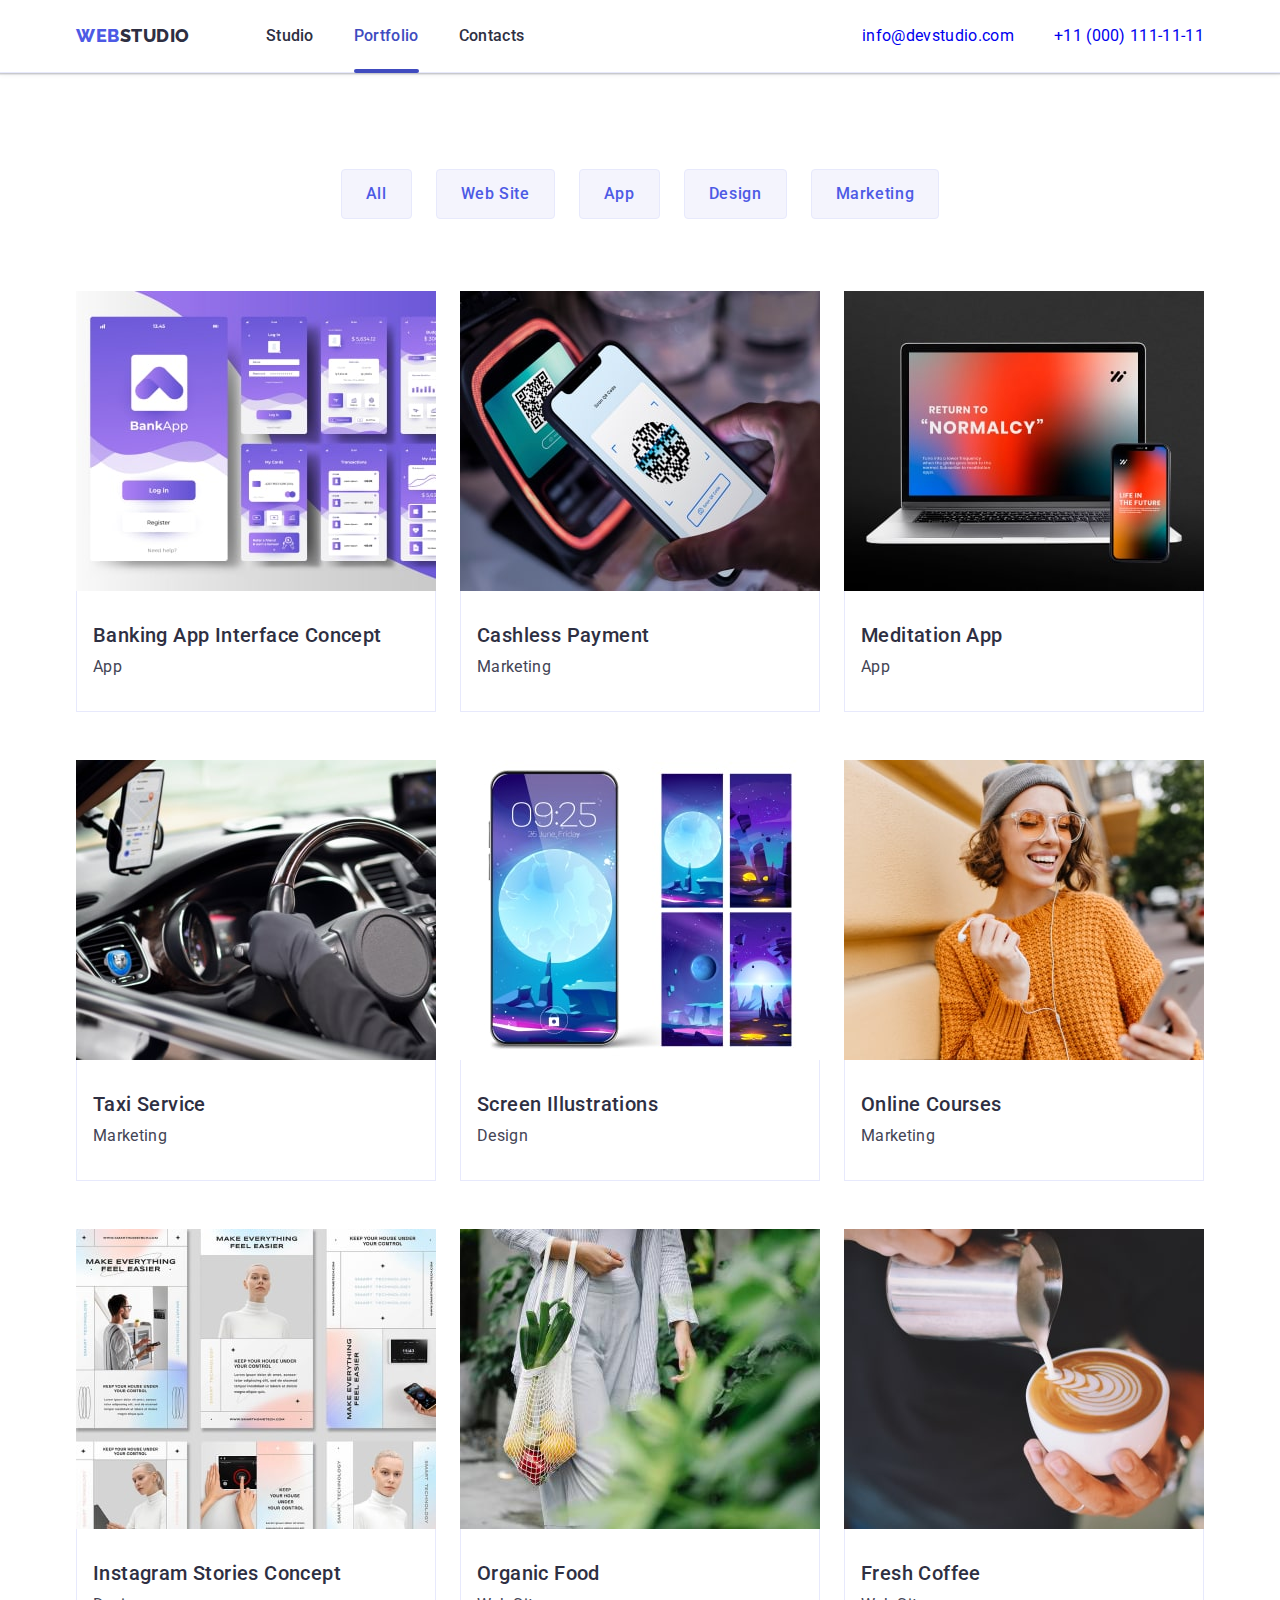
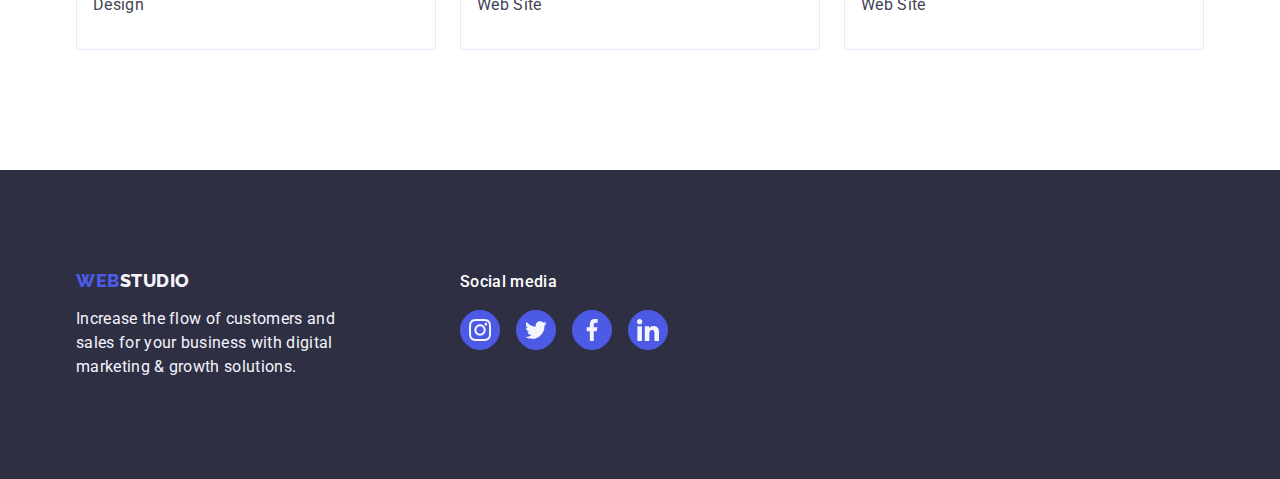
==== portfolio.html @ 543c89c6 "create index.html" ====
<!DOCTYPE html>
<html lang="en">
<head>
  <meta charset="UTF-8">
  <meta http-equiv="X-UA-Compatible" content="IE=edge">
  <meta name="viewport" content="width=device-width, initial-scale=1.0">
  <!-- MODER-NORMALIZE -->
  <link rel="stylesheet" href="css/modern-normalize.min.css">
    <!-- CSS -->
  <link rel="stylesheet" href="./css/style.css">
  <!-- GOOGLE FONTS -->
  <link rel="preconnect" href="https://fonts.googleapis.com">
  <link rel="preconnect" href="https://fonts.gstatic.com" crossorigin>
  <link href="https://fonts.googleapis.com/css2?family=Raleway:wght@800&family=Roboto:wght@400;500;700&display=swap" rel="stylesheet">  
  <title>Portfolio</title>
</head>
<body>

  <!-- HEADER -->
  <header class="header">
    <div class="container header-container">
      <nav class="header-navigation">
        <a href="./index.html" class="header-logo link" target="_blank">
          Web<span class="attribut">Studio</span>
        </a>
        <ul class="header-menu list">
          <li class="header-item">
            <a href="./index.html" class="header-link link">Studio</a>
          </li>
          <li class="header-item">
            <a href="./portfolio.html" class="header-link link current">Portfolio</a>
          </li>
          <li class="header-item">
            <a href="" class="header-link link">Contacts</a>
          </li>
        </ul>
      </nav>

      <!-- CONTACTS -->
      <address class="contact" id="Contacts">
        <ul class="contact-menu list">
          <li class="address-item">
            <a class="address-link link" href="mailto:info@devstudio.com">info@devstudio.com</a>
          </li>
          <li class="address-item">
            <a class="address-link link" href="tel:+110001111111">+11 (000) 111-11-11</a>
          </li>
        </ul>
      </address>
    </div>  
  </header>
  <main>
    
    <!-- PORTFOLIO NAV -->
    <section class="portfolio">
      <div class="container">
        <h1 class="visually-hidden">Portfolio</h1>
        <ul class="portfolio-btn list">
          <li class="info-btn ">
            <button class="btn-item" type="button">
              All
            </button>
          </li>
          <li class="info-btn">
            <button class="btn-item" type="button">
              Web Site
            </button>
          </li>
          <li class="info-btn">
            <button class="btn-item" type="button">
              App
            </button>
          </li>
          <li class="info-btn">
            <button class="btn-item" type="button">
              Design
            </button>
            </li>
            <li class="info-btn">
              <button class="btn-item" type="button">
                Marketing
              </button>
            </li>
        </ul>

        <!-- CONTENT-LIST -->
        <ul class="portfolio-content list">
          <li class="portfolio-item">
            <a class="portfolio-link link" href="#">
              <div class="portfolio-block">
                <img src="./images/app1.jpg" 
                alt="banking" 
                width="360"
                height="300">
                <p class="cover-title">
                  14 Stylish and User-Friendly App Design Concepts 
                  · Task Manager App 
                  · Calorie Tracker App 
                  · Exotic Fruit Ecommerce App 
                  · Cloud Storage App
                </p>
              </div>
              <div class="subtitle-item">
                <h2 class="portfolio-subtitle">Banking App Interface Concept</h2>
                <p class="portfolio-text">App</p>
              </div>  
            </a>
          </li>
          <li class="portfolio-item">
            <a class="portfolio-link link" href="#">
              <div class="portfolio-block">
                <img src="./images/marketing2.jpg" 
                alt="cashless" 
                width="360"
                height="300">
                <p class="cover-title">
                  14 Stylish and User-Friendly App Design Concepts 
                  · Task Manager App · Calorie Tracker App 
                  · Exotic Fruit Ecommerce App · Cloud Storage App
                </p>
              </div>
              <div class="subtitle-item">
                <h2 class="portfolio-subtitle">Cashless Payment</h2>
                <p class="portfolio-text">Marketing</p>
              </div>  
            </a>
          </li>
          <li class="portfolio-item">
            <a class="portfolio-link link" href="#">
              <div class="portfolio-block">
                <img src="./images/meditation3.jpg" 
                alt="meditation" 
                width="360"
                height="300">
                <p class="cover-title">
                  14 Stylish and User-Friendly App Design Concepts 
                  · Task Manager App · Calorie Tracker App 
                  · Exotic Fruit Ecommerce App · Cloud Storage App
                </p>
              </div>
              <div class="subtitle-item">
                <h2 class="portfolio-subtitle">Meditation App</h2>
                <p class="portfolio-text">App</p>
              </div>  
            </a>
          </li>
          <li class="portfolio-item">
            <a class="portfolio-link link" href="#">
              <div class="portfolio-block">
                <img src="./images/taxi4.jpg" 
                alt="taxi" 
                width="360"
                height="300">
                <p class="cover-title">
                  14 Stylish and User-Friendly App Design Concepts 
                  · Task Manager App · Calorie Tracker App 
                  · Exotic Fruit Ecommerce App · Cloud Storage App
                </p>
              </div>
              <div class="subtitle-item">
                <h2 class="portfolio-subtitle">Taxi Service</h2>
                <p class="portfolio-text">Marketing</p>
              </div>  
            </a>
          </li>
          <li class="portfolio-item">
            <a class="portfolio-link link" href="">
              <div class="portfolio-block">
                <img src="./images/design5.jpg" 
                alt="taxi" 
                width="360"
                height="300">
                <p class="cover-title">
                  14 Stylish and User-Friendly App Design Concepts 
                  · Task Manager App · Calorie Tracker App 
                  · Exotic Fruit Ecommerce App · Cloud Storage App
                </p>
              </div>
              <div class="subtitle-item">
                <h2 class="portfolio-subtitle">Screen Illustrations</h2>
                <p class="portfolio-text">Design</p>
              </div>  
            </a>  
          </li>
          <li class="portfolio-item">
            <a class="portfolio-link link" href="#">
              <div class="portfolio-block">
                <img src="./images/courses6.jpg" 
                alt="courses" 
                width="360"
                height="300">
                <p class="cover-title">
                  14 Stylish and User-Friendly App Design Concepts 
                  · Task Manager App · Calorie Tracker App 
                  · Exotic Fruit Ecommerce App · Cloud Storage App
                </p>
              </div>
              <div class="subtitle-item">
                <h2 class="portfolio-subtitle">Online Courses</h2>
                <p class="portfolio-text">Marketing</p>
              </div>  
            </a>
          </li>
          <li class="portfolio-item">
            <a class="portfolio-link link" href="#">
              <div class="portfolio-block">
                <img src="./images/concept7.jpg" 
                alt="instagram" 
                width="360"
                height="300">
                <p class="cover-title">
                  14 Stylish and User-Friendly App Design Concepts 
                  · Task Manager App · Calorie Tracker App 
                  · Exotic Fruit Ecommerce App · Cloud Storage App
                </p>
              </div>
              <div class="subtitle-item">
                <h2 class="portfolio-subtitle">Instagram Stories Concept</h2>
                <p class="portfolio-text">Design</p>
              </div>  
            </a>
          </li>
          <li class="portfolio-item">
            <a class="portfolio-link link" href="#">
              <div class="portfolio-block">
                <img src="./images/organic8.jpg" 
                alt="organic" 
                width="360"
                height="300">
                <p class="cover-title">
                  14 Stylish and User-Friendly App Design Concepts 
                  · Task Manager App · Calorie Tracker App 
                  · Exotic Fruit Ecommerce App · Cloud Storage App
                </p>
              </div>
              <div class="subtitle-item">
                <h2 class="portfolio-subtitle">Organic Food</h2>
                <p class="portfolio-text">Web Site</p>
              </div>  
            </a>
          </li>
          <li class="portfolio-item">
            <a class="portfolio-link link" href="#">
              <div class="portfolio-block">
                <img src="./images/coffee9.jpg" 
                alt="coffee" 
                width="360"
                height="300">
                <p class="cover-title">
                  14 Stylish and User-Friendly App Design Concepts 
                  · Task Manager App · Calorie Tracker App 
                  · Exotic Fruit Ecommerce App · Cloud Storage App
                </p>
              </div>
              <div class="subtitle-item">
                <h2 class="portfolio-subtitle">Fresh Coffee</h2>
                <p class="portfolio-text">Web Site</p>
              </div>  
            </a>
          </li>
        </ul>
      </div>  
    </section>
  </main>

  <!-- FOOTER -->
  <footer class="footer">
    <div class="container footer-container">
      <div class="footer-box">
        <a class="footer-item link" href="./portfolio.html" target= "_blank">WEB<span class="footer-logo">Studio</span></a>
        <p class="footer-text">
          Increase the flow of customers and sales for your business with digital marketing & growth solutions.
        </p>
      </div>
      <div class="footer-links">
        <p class="social-text">Social media</p>
        <ul class="footer-list">
          <li class="footer-inner">
            <a class="social-icon" href="#">
              <svg class="footer-icon" width="24" height="24">
                <use href="./images/icons.svg#icon-instagram-1"></use>
              </svg>
            </a>
          </li>
          <li class="footer-inner">
            <a class="social-icon" href="#">
              <svg class="footer-icon" width="24" height="24">
                <use href="./images/icons.svg#icon-twitter-2"></use>
              </svg>
            </a>
          </li>
          <li class="footer-inner">
            <a class="social-icon" href="#">
              <svg class="footer-icon" width="24" height="24">
                <use href="./images/icons.svg#icon-facebook-3"></use>
              </svg>
            </a>
          </li>
          <li class="footer-inner">
            <a class="social-icon" href="#">
              <svg class="footer-icon" width="24" height="24">
                <use href="./images/icons.svg#icon-linkedin-4"></use>
              </svg>
            </a>
          </li>
        </ul>  
      </div>
    </div>  
  </footer>
</body>
</html>
---- css/style.css ----
:root {
  --title-color: #2E2F42;
  --accent-color: #404BBF;
  --subtitle-text: #434455;
  --active-links: #4d5ae5;
  --white-background: #FFFFFF;
  --light-backgrounds: #F4F4FD;
  --transition: 250ms cubic-bezier(0.4, 0, 0.2, 1);
  
}

body {
  font-family: "Roboto", sans-serif;
  background-color: var(--white-background);
  color: #434455;
}

  p, 
  h1, 
  h2, 
  h3, 
  h4, 
  h5, 
  h6 {
    margin-top: 0;
    margin-bottom: 0;
  }

  ul {
  list-style-type: none;
  margin: 0;
  padding-left: 0;
}

img {
  display: block;
}

.list {
  list-style: none
}

.info-btn {
  text-decoration: none;
}

.link {
  text-decoration: none;
}

/**========= CONTAINER ==========**/

.container {
  /* width: 100%; */
  width: 1158px;
  padding: 0 15px;
  margin: 0 auto;
  /* outline: 1px solid; */

}

/**-----------HEADER-----------**/

.header {
  background: #FFFFFF;
  border-bottom: 1px solid #E7E9FC;
  box-shadow: 0px 2px 1px rgba(46, 47, 66, 0.08), 0px 1px 1px rgba(46, 47, 66, 0.16), 0px 1px 6px rgba(46, 47, 66, 0.08); 
}

.header-container {
  display: flex;
  align-items: center;
  justify-content: space-between;
}

.header-navigation {
  display: flex;
  align-items: center;
  /* flex-grow: 1; */
  
}

.header-logo {
  font-family: "Raleway", sans-serif;
  font-weight: 800;
  font-size: 18px;
  line-height: 1.17;
  letter-spacing: 0.03em;
  text-transform: uppercase;
  color: #4d5ae5;
  display: flex;
  align-items: center;
  margin-right: 76px;
}


.attribut { 
  color: #2e2f42;
}


.header-menu {
  display: flex;
  gap: 40px;
} 

.header-link {
  font-weight: 500;
  font-size: 16px;
  line-height: 1.5;
  display: block;
  position: relative;
  padding-top: 24px;
  padding-bottom: 24px;
  justify-content: space-between;
  /* gap: 24px; */
  color: #2e2f42;
  text-decoration: none;
  letter-spacing: 0.02em;
  transition: color 250ms cubic-bezier(0.4, 0, 0.2, 1);
}

.header-link:hover,
.header-link:focus{
  color: #404bbf;
}

.current {
  color: #404bbf;
}

.current:after {
  content: "";
  display: block;
  position: absolute;
  left: 0;
  background-color: #404BBF;
  border-radius: 2px;
  height: 4px;
  width: 100%;
  bottom: -1px;
}



/* CONTACT */

.list {
  list-style: none;
}

.contact {
  font-style: normal;
  margin-left: auto;
}
.address-item {
  
}
.contact-menu {
  display: flex;
  gap: 40px;
}

.address-link {
  font-weight: 400;
  font-size: 16px;
  line-height: 1.5;
  display: block;
  justify-content: space-between;
  letter-spacing: 0.02em;
  text-decoration: none;
  transition: color 250ms cubic-bezier(0.4, 0, 0.2, 1);
}

.address-link:hover,
.address-link:focus {
  color: var(--accent-color);
}

/**---------- HERO -----------**/

.hero {
  max-width: 1440px;
  margin-left: auto;
  margin-right: auto;
  background-size: cover;
  background-position: center;
  background-repeat: no-repeat;
  background-image: linear-gradient(
    rgba(46, 47, 66, 0.7),
    rgba(46, 47, 66, 0.7)
  ), url("../images/hero-img.jpg");
  background-color: rgba(46, 47, 66, 0.7);
  /* background: #2E2F42; */
  padding: 188px 0 188px
}

.hero-heading {
  font-weight: 700;
  font-size: 56px;
  max-width: 496px;
  margin-left: auto;
  margin-right: auto;
  margin-bottom: 48px;
  line-height: 1.07;
  letter-spacing: 0.02em;
  color: var(--white-background);
}
.hero-btn {
  font-family: inherit;
  font-weight: 500;
  font-size: 16px;
  line-height: 1.5;
  min-width: 169px;
  height: 56px;
  display: block;
  margin: 0 auto;
  letter-spacing: 0.04em;
  padding: 16px 32px;
  color: var(--white-background);
  transition: background-color var(--transition);
}

.btn {
  font-family: "Roboto", sans-serif;
  background: var(--active-links);
  border: none;
  box-shadow: 0px 4px 4px rgba(0, 0, 0, 0.15);
  border-radius: 4px;
  cursor: pointer;
  }

.btn:hover,
.btn:focus {
  background-color: var(--accent-color);
}

/* MODAL */

.backdrop {
	position: fixed;
	top: 0;
	left: 0;
	width: 100%;
	height: 100%;
	background-color: rgba(46, 47, 66, 0.4);
	transition: opacity 250ms cubic-bezier(0.4, 0, 0.2, 1), visibility 250ms cubic-bezier(0.4, 0, 0.2, 1);
}
.is-hidden {
	opacity: 0;
	visibility: hidden;
	pointer-events: none;
}
.modal {
	position: absolute;
	top: 50%;
	left: 50%;
	width: 408px;
	min-height: 584px;
	border-radius: 4px;
	background: #fcfcfc;
	transform: translate(-50%, -50%) scale(1);
	box-shadow: 0px 1px 1px rgba(0, 0, 0, 0.14), 0px 1px 3px rgba(0, 0, 0, 0.12), 0px 2px 1px rgba(0, 0, 0, 0.2);
	transition: transform 250ms cubic-bezier(0.4, 0, 0.2, 1);
}
.modal-button {
	display: flex;
	position: absolute;
	top: 24px;
	right: 24px;
	width: 24px;
	height: 24px;
	padding: 0;
	border-radius: 50%;
	align-items: center;
	justify-content: center;
	background-color: #e7e9fc;
	border: 1px solid rgba(0, 0, 0, 0.1);
	transition: background-color 250ms cubic-bezier(0.4, 0, 0.2, 1), border 250ms cubic-bezier(0.4, 0, 0.2, 1);
  cursor: pointer;
}

.close-button {
   transition: fill 250ms cubic-bezier(0.4, 0, 0.2, 1); 
}

.modal-button:hover,
.modal-button:focus {
	border: none;
	background-color: #404bbf;
}

.modal-button:hover,
.modal-button:focus {
	fill: #ffffff;
}

/**---------- FEATURE -----------**/


.visually-hidden {
  position: absolute; 
  width: 1px; 
  height: 1px; 
  margin: -1px; 
  border: 0; padding: 0; 
  white-space: nowrap; 
  clip-path: inset(100%); 
  clip: rect(0 0 0 0); 
  overflow: hidden;
}

.features {
  padding: 120px 0;
}

.features-list {
  display: flex;
  gap: 24px;
}

.feature-item {
  width: calc((100% - 264px) / 3);
  /* 1128 - 72 = 1056 / 4 = 
  (264px / 3 elem) */
  /* width: 264px; */
}

.features-item-block {
  display: flex;
  align-items: center;
  justify-content: center;
  margin-bottom: 8px;
  width: 264px;
  height: 112px;
  background: #F4F4FD;
  border-radius: 4px;
}

/* .soc-links:hover,
.soc-links:focus {}

.item-icon {

} */

.feature-heading {
  font-weight: 500;
  font-size: 20px;
  line-height: 1.2;
  letter-spacing: 0.02em;
  color: #2e2f42;
} 

.feature-item-text {
  font-weight: 400;
  font-size: 16px;
  line-height: 1.5;
  letter-spacing: 0.02em;
  color: var(--subtitle-text);
}

/* ICON */


/**---------- SKILLS -----------**/

.skills {
  padding-bottom: 120px;
}

.container-skils {
}

.skills-title {
  font-weight: 700;
  font-size: 36px;
  line-height: 1.11;
  min-width: 323px;
  letter-spacing: 0.02em;
  margin: 0 auto;
  margin-bottom: 72px;
  text-align: center;
  text-transform: capitalize;
  color: var(--title-color);
}
.skills-list {
  display: flex;
  gap: 24px;
}
.skills-item {
  width: calc((100% - 48px) / 3);
  border: 1px solid #E7E9FC;
}


/**---------- TEAM -----------**/

.team {
  padding: 120px 0;
  background: #F4F4FD;
}
.team-title {
  font-weight: 700;
  font-size: 36px;
  min-width: 162px;
  margin-bottom: 72px;
  line-height: 1.11;
  text-align: center;
  text-transform: capitalize;
  letter-spacing: 0.02em;
  color: #2e2f42;
}
.team-list {
  display: flex;
  gap: 24px;
  /* padding-bottom: 120px; */
}

.team-item { 
  width: calc((100% - 72px) / 4);
  background: var(--white-background);
  box-shadow: 0px 1px 6px rgba(46, 47, 66, 0.08), 0px 1px 1px rgba(46, 47, 66, 0.16), 0px 2px 1px rgba(46, 47, 66, 0.08);
  border-radius: 0px 0px 4px 4px;
}


.team-subtitle {
  font-weight: 500;
  font-size: 20px;
  line-height: 1.2;
  margin-bottom: 8px;
  letter-spacing: 0.02em;
  color: var(--title-color);
}
.team-text {
  font-weight: 400;
  font-size: 16px;
  line-height: 1.5;
  letter-spacing: 0.02em;
  color: #434455;
}

.description-item {
 text-align: center;
 padding: 32px 0;
}

/* ICON */

.soc-item {
  display: flex;
  gap: 24px;
  padding-top: 8px;
  justify-content: center;
}

.icon-inner {
  width: 40px;
  height: 40px;
}

.soc-links {
  display: flex;
  justify-content: center;
  align-items: center;
  width: 100%;
  height: 100%;
  padding: 12px;
  border-radius: 50%;
  background-color: #4D5AE5;
  border: 1px solid #4D5AE5;
  transition: background-color var(--transition);
}

.soc-links:hover,
.soc-links:focus {
  background-color: #404BBF;
  border: 1px solid transparent;
}

.soc-icon {
  fill: #F4F4FD;
}

/**=========== CUSTOMERS ===========**/

.customers {
  padding: 120px 0;
}
.customer-item {
  width: calc((100% - 120px ) / 6);
}

.customers-title {
  font-weight: 700;
  font-size: 36px;
  line-height: 1.11;
/* identical to box height, or 111% */
  text-align: center;
  letter-spacing: 0.02em;
  margin-bottom: 72px;
  text-transform: capitalize;
  color: #2E2F42;
}

.customers-list {
  display: flex;
  gap: 24px;
}

.customers-icon {
  fill: currentColor;
}

.customers-link {
  width: 168px;
  height: 88px;
  color: #8E8F99; 
  border: 1px solid #8E8F99;
  border-radius: 4px;
  display: flex;
  align-items: center;
  justify-content: center;
  transition: border-color 250ms cubic-bezier(0.4, 0, 0.2, 1), color 250ms cubic-bezier(0.4, 0, 0.2, 1);
}

.customers-link:hover, 
.customers-link:focus {
  color: #404BBF;
  border-color: #404BBF;
}


/**=========== PORTFOLIO ===========**/

.portfolio {
  padding-bottom: 120px;
  padding-top: 96px;
}

.portfolio-content {
  display: flex;
  flex-wrap: wrap;
  gap: 48px 24px;
}

.subtitle-item {
  padding: 32px 16px;
  background: #FFFFFF;
  border: 1px solid #E7E9FC;
  border-top: none;
  
}

/* .subtitle-item:hover,
.subtitle-item:focus {

} */

.portfolio-item {
  width: calc((100% - 48px) / 3);
  /* (100%)1128 - 48 = 1080 / 3 = 360 */
  text-decoration: none;
  position: relative;
  overflow: hidden;
}


 
.portfolio-link {
  display: block;
  transition: box-shadow 250ms cubic-bezier(0.4, 0, 0.2, 1);
}

.portfolio-link:hover,
.portfolio-link:focus {
  box-shadow: 0px 1px 6px rgba(46, 47, 66, 0.08),0px 1px 1px rgba(46, 47, 66, 0.16), 0px 2px 1px rgba(46, 47, 66, 0.08);
}

.link {
  
}
.portfolio-subtitle {
  font-weight: 500;
  font-size: 20px;
  text-align: left;
  margin-bottom: 8px;
  line-height: 1.2;
  letter-spacing: 0.02em;
  color: #2E2F42;
}
.portfolio-text {
  font-weight: 400;
  font-size: 16px;
  text-align: left;
  line-height: 1.5;
  letter-spacing: 0.02em;
  color: #434455;
}

/* OVERLAY */

.portfolio-block {
  position: relative;
  overflow: hidden;
}

.portfolio-link:hover .cover-title, 
.portfolio-link:focus .cover-title {
  transform: translateY(0);
}

/* .portfolio-item:is(:hover, :focus)
.cover-title {
  transform: translateY(0);
} */

.cover-title {
  font-weight: 400;
  font-size: 16px;
  position: absolute;
  overflow: hidden;
  top: 0;
  line-height: 1.5;
  /* or 150% */
  letter-spacing: 0.02em;
  padding: 40px 32px;
  width: 100%;
  height: 100%;
  color: #F4F4FD;
  background-color: #4D5AE5;
  transform: translateY(100%);
  transition: transform 250ms cubic-bezier(0.4, 0, 0.2, 1);
}

/**------- BTN ---------**/

.portfolio-btn {
  display: flex;
  flex-wrap: wrap;
  justify-content: center;
  margin-bottom: 72px;
  gap: 24px;
}

.btn-item {
  font-family: "Roboto", sans-serif;
  font-weight: 500;
  font-size: 16px;
  line-height: 1.5;
  letter-spacing: 0.04em;
  padding: 12px 24px;
  border: 1px solid #E7E9FC;
  border-radius: 4px;
  background: var(--light-backgrounds);
  color: #4d5ae5;
  cursor: pointer;
  transition: color 250ms cubic-bezier(0.4, 0, 0.2, 1), background-color 250ms cubic-bezier(0.4, 0, 0.2, 1), border-color 250ms cubic-bezier(0.4, 0, 0.2, 1), box-shadow 250ms cubic-bezier(0.4, 0, 0.2, 1); 
}

.btn-item:hover,
.btn-item:focus {
  color: #FFFFFF;
  background-color: #404BBF;
  border: 1px solid transparent;
  box-shadow: 0px 3px 1px rgba(0, 0, 0, 0.1), 0px 2px 1px rgba(0, 0, 0, 0.08), 0px 2px 2px rgba(0, 0, 0, 0.12);
}

/**============ FOOTER ==============**/

.footer {
  padding-top: 100px;
  padding-bottom: 100px;
  background: #2E2F42;
}


.footer-container {
 display: flex;
 align-items: baseline;
  
}

.footer-item {
  font-family: 'Raleway', sans-serif;
  font-weight: 800;
  font-size: 18px;
  line-height: 1.17;
  letter-spacing: 0.03em;
  display: inline-block;
  margin-bottom: 16px;
  text-transform: uppercase;
  text-decoration: none;
  color: #4D5AE5;
}
.footer-logo {
  font-weight: 800;
  font-size: 18px;
  line-height: 1.17;
  letter-spacing: 0.03em;
  text-transform: uppercase;
  color: #F4F4FD;
}
.footer-text {
  font-weight: 400;
  font-size: 16px;
  max-width: 264px;
  line-height: 1.5;
  letter-spacing: 0.02em;
  color: #F4F4FD;
}

.footer-box {
  margin-right: 120px;
}

/* LINKS */

.footer-links {
  margin-right: 80px;
}

.social-text {
  font-weight: 500;
  font-size: 16px;
  line-height: 1.5;
  margin-bottom: 16px;
  letter-spacing: 0.02em;
  color: #FFFFFF; 
}
.footer-list {
  display: flex;
  gap: 16px;
}
.footer-inner {
  width: 40px;
  height: 40px;
}
.social-icon {
  display: flex;
  justify-content: center;
  align-items: center;
  width: 100%;
  height: 100%;
  padding: 8px;
  border-radius: 50%;
  background-color: #4D5AE5;
  border: 1px solid #4D5AE5;
  transition: background-color var(--transition)
}

.footer-icon {
  fill: #F4F4FD;
}

.social-icon:hover,
.social-icon:focus {
  background-color: #31D0AA;
  border: 1px solid transparent;
}
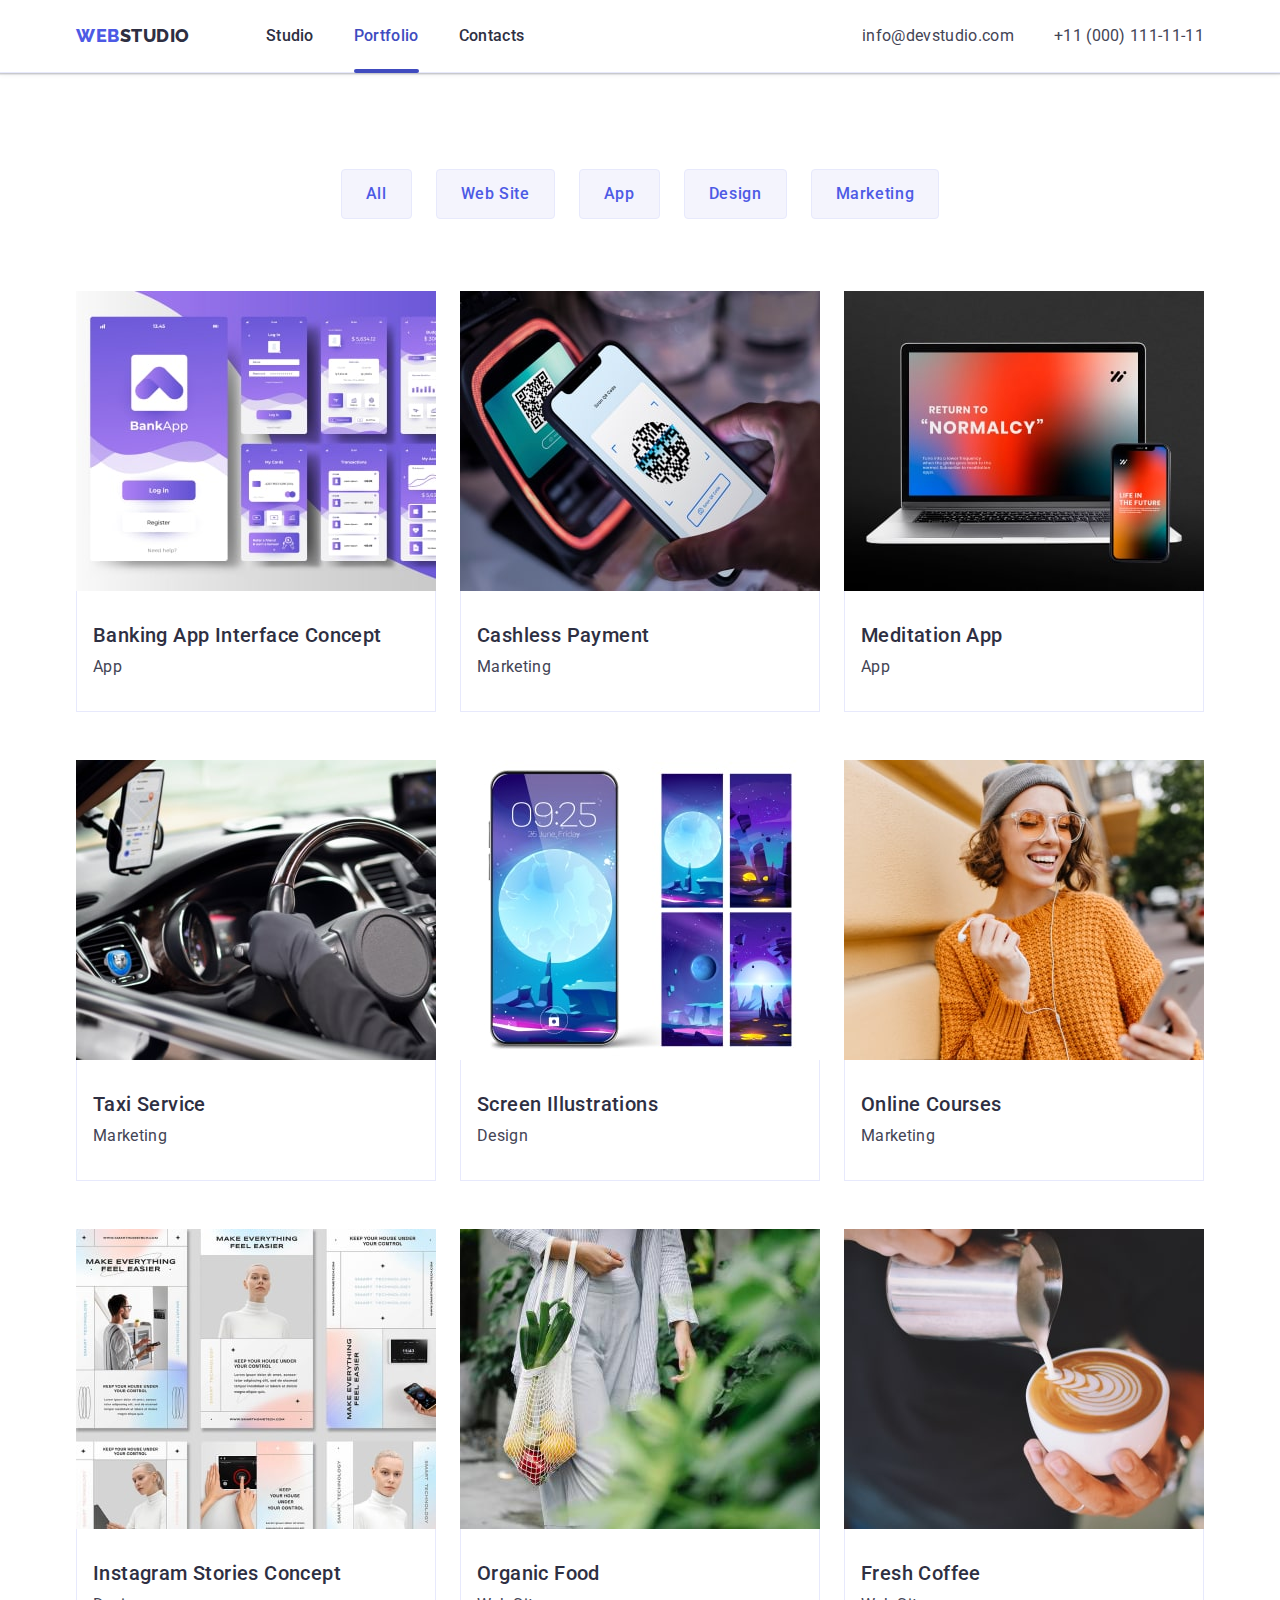
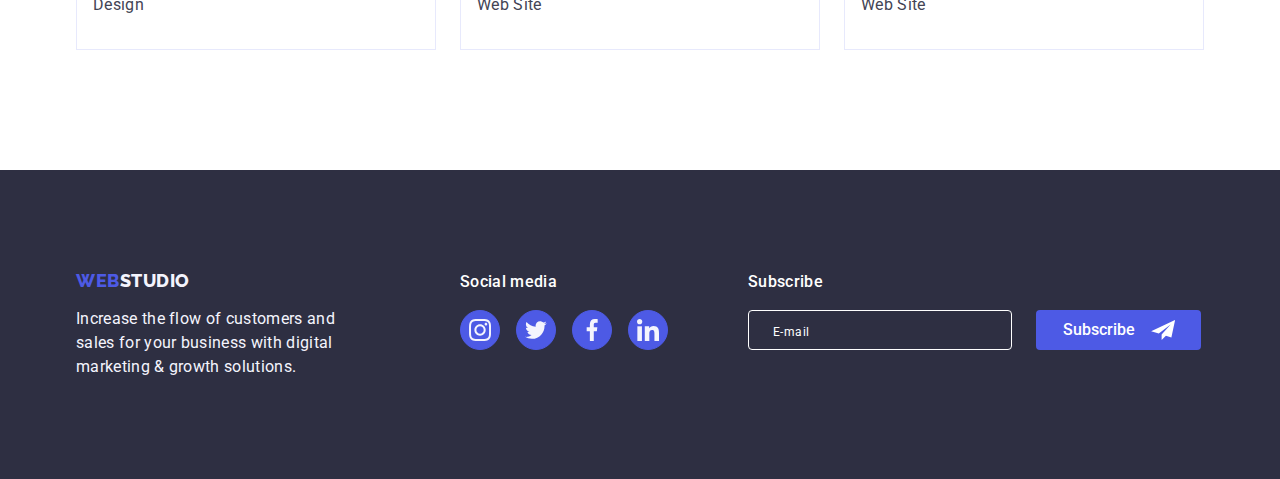
==== commit 29c76664: "create index.html" ====
--- a/portfolio.html
+++ b/portfolio.html
@@ -305,6 +305,23 @@
           </li>
         </ul>  
       </div>
+      <div class="footer-bootom">
+        <p class="social-text">Subscribe</p>
+        <form class="footer-form">
+          <label for="footer-email" aria-label="footer email">
+            <input type="mail" 
+            name="footer-email" 
+            id="footer-email" 
+            placeholder="E-mail"
+            class="footer-input">
+          </label>
+          <button type="submit" class="footer-btn">Subscribe
+            <svg class="subscribe-icon" width="24" height="20">
+              <use href="./images/icons.svg#icon-send"></use>
+            </svg>
+          </button>
+        </form>
+      </div>
     </div>  
   </footer>
 </body>
--- a/css/style.css
+++ b/css/style.css
@@ -36,6 +36,13 @@
   display: block;
 }
 
+input,
+textarea,
+button {
+  font-family: inherit;
+  line-height: inherit;
+}
+
 .list {
   list-style: none
 }
@@ -166,6 +173,7 @@
   font-size: 16px;
   line-height: 1.5;
   display: block;
+  color: #434455;
   justify-content: space-between;
   letter-spacing: 0.02em;
   text-decoration: none;
@@ -256,6 +264,8 @@
 	top: 50%;
 	left: 50%;
 	width: 408px;
+  padding: 24px;
+  padding-top: 72px;
 	min-height: 584px;
 	border-radius: 4px;
 	background: #fcfcfc;
@@ -295,7 +305,202 @@
 	fill: #ffffff;
 }
 
-/**---------- FEATURE -----------**/
+/*-------------FORM-------------*/
+
+.modal-form {
+  /* min-width: 408px; */
+  /* outline: 1px solid red; */
+}
+
+.modal-title {
+  font-weight: 500;
+  font-size: 16px;
+  line-height: 1.5;
+  margin-bottom: 16px;
+  /* identical to box height, or 150% */
+  text-align: center;
+  letter-spacing: 0.02em;
+  color: #2E2F42;
+  
+}
+
+.modal-field {
+  margin-bottom: 8px;
+}
+
+.modal-input {
+  width: 360px;
+  height: 40px;
+  border: 1px solid rgba(46, 47, 66, 0.4);
+  border-radius: 4px;
+  background-color: transparent;
+  /* padding-left: 34px; */
+  padding-left: 38px;
+  /* padding: 24px; */
+  outline: transparent;
+  transition: border-color 300ms linear;
+}
+
+/* text for input */
+
+/* font-size: 18px;
+line-height: 1.22;
+letter-spacing: -0.02;
+color: ; */
+
+.modal-input:focus {
+  border-color: #4D5AE5;
+  font-size: 18px;
+  line-height: 1.22;
+  letter-spacing: -0.02;
+  color: #2E2F42;
+}
+
+/* style for placeholder */
+
+.modal-input:focus + .input-icon {
+  fill: #4D5AE5;
+}
+
+.modal-input::placeholder {
+  font-weight: 400;
+  font-size: 12px;
+  line-height: 1.7;
+  letter-spacing: 0.04em; 
+  color: #8E8F99;
+}
+
+/* .modal-input:valid {
+  border-color: #404BBF;
+} */
+
+.modal-label {
+  font-weight: 400;
+  font-size: 12px;
+  line-height: 1.4;
+  margin-bottom: 5px;
+  display: inline-block;
+  /* identical to box height */
+  letter-spacing: 0.01em;
+  color: #8E8F99;
+}
+
+.input-wrap {
+  position: relative;
+}
+
+
+.input-icon {
+  fill: #111111;
+  position: absolute;
+  left: 19px;
+  top: 50%;
+  transform: translateY(-50%);
+  transition: stroker 300ms linear;
+}
+
+
+
+
+/*  pseudo class for required  */
+/* .modal-input:required {
+  border-color: #4D5AE5;
+} */
+
+.modal-textarea {
+  width: 100%;
+  height: 120px;
+  border: 1px solid rgba(46, 47, 66, 0.4);
+  border-radius: 4px;
+  /* background-color: transparent; */
+  padding: 8px 16px;
+  font-size: 18px;  
+  font-weight: 400;
+  font-size: 12px;
+  line-height: 1.7;
+  /* identical to box height, or 117% */
+  letter-spacing: 0.04em;
+  resize: none;
+  outline: transparent;
+  transition: border-color 250ms linear;
+}
+
+.modal-textarea:focus {
+  border-color: #4D5AE5;
+}
+
+.modal-textarea::placeholder {
+  font-weight: 400;
+  font-size: 12px;
+  line-height: 1.7;
+  /* identical to box height, or 117% */
+  letter-spacing: 0.04em;
+  color: rgba(46, 47, 66, 0.4);
+}
+
+.check-text span {
+  width: 16px;
+  height: 16px;
+  border: 1px solid rgba(46, 47, 66, 0.4);
+  border-radius: 2px;
+  display: block;
+  margin-right: 8px;
+  display: flex;
+  align-items: center;
+  justify-content: center;
+  fill: transparent;
+}
+
+.check-text {
+ font-weight: 400;
+ font-size: 12px;
+ line-height: 1.7;
+ /* or 117% */
+ letter-spacing: 0.04em;
+ color: #8E8F99;
+ display: flex;
+ align-items: center;
+}
+
+.check-text a {
+  color: #4D5AE5;
+  text-decoration: underline;
+}
+
+
+.input-check:checked + .check-text span {
+  background-color: #404BBF;
+  border: none;
+  fill: #ffffff;
+}
+
+.modal-send-btn {
+  font-weight: 500;
+  font-size: 16px;
+  line-height: 1.5;
+  padding: 16px 32px;
+  min-width: 169px;
+  height: 56px;
+  text-align: center;
+  display: block;
+  margin: 0 auto;
+  letter-spacing: 0.04em;
+  color: #FFFFFF;
+  background-color: #404BBF;
+  box-shadow: 0px 4px 4px rgba(0, 0, 0, 0.15);
+  border-radius: 4px;
+  border: none;
+  cursor: pointer;
+  transition: background-color var(--transition);
+}
+
+
+.modal-send-btn:hover{
+  background-color: #4D5AE5;
+}
+
+
+/**========== FEATURE ==========**/
 
 
 .visually-hidden {
@@ -348,6 +553,7 @@
   font-weight: 500;
   font-size: 20px;
   line-height: 1.2;
+  margin-bottom: 8px;
   letter-spacing: 0.02em;
   color: #2e2f42;
 } 
@@ -451,7 +657,7 @@
 .soc-item {
   display: flex;
   gap: 24px;
-  padding-top: 8px;
+  margin-top: 8px;
   justify-content: center;
 }
 
@@ -466,7 +672,6 @@
   align-items: center;
   width: 100%;
   height: 100%;
-  padding: 12px;
   border-radius: 50%;
   background-color: #4D5AE5;
   border: 1px solid #4D5AE5;
@@ -562,8 +767,6 @@
   width: calc((100% - 48px) / 3);
   /* (100%)1128 - 48 = 1080 / 3 = 360 */
   text-decoration: none;
-  position: relative;
-  overflow: hidden;
 }
 
 
@@ -759,3 +962,60 @@
   background-color: #31D0AA;
   border: 1px solid transparent;
 }
+
+/* FOOTER-FORM EMAIL */
+
+.footer-bootom {
+
+}
+.footer-form {
+  display: flex;
+}
+.footer-input {
+  width: 264px;
+  height: 40px;
+  color: #ffffff;
+  padding-left: 24px;
+  margin-right: 24px;
+  background-color: transparent;
+  border: 1px solid #FFFFFF;
+  filter: drop-shadow(0px 4px 4px rgba(0, 0, 0, 0.  15));
+  border-radius: 4px;
+}
+
+.footer-input::placeholder {
+  font-weight: 400;
+  font-size: 12px;
+  line-height: 2;
+  /* identical to box height, or 200% */
+  align-items: center;
+  letter-spacing: 0.04em;
+  color: #FFFFFF;
+}
+
+.footer-btn {
+  min-width: 165px;
+  padding: 8px 24px;
+  font-weight: 500;
+  font-size: 16px;
+  line-height: 1.5;
+  background: #4D5AE5;
+  border-radius: 4px;
+  border: none;
+  /* identical to box height, or 150% */
+  transition: background-color var(--transition);
+  color: #ffffff;
+  display: flex;
+  align-items: center;
+  justify-content: center;
+  gap: 16px;
+}
+
+.footer-btn:hover,
+.footer-btn:focus{
+  background-color: var(--accent-color);;
+}
+
+.subscribe-icon {
+  fill: #FFFFFF;
+}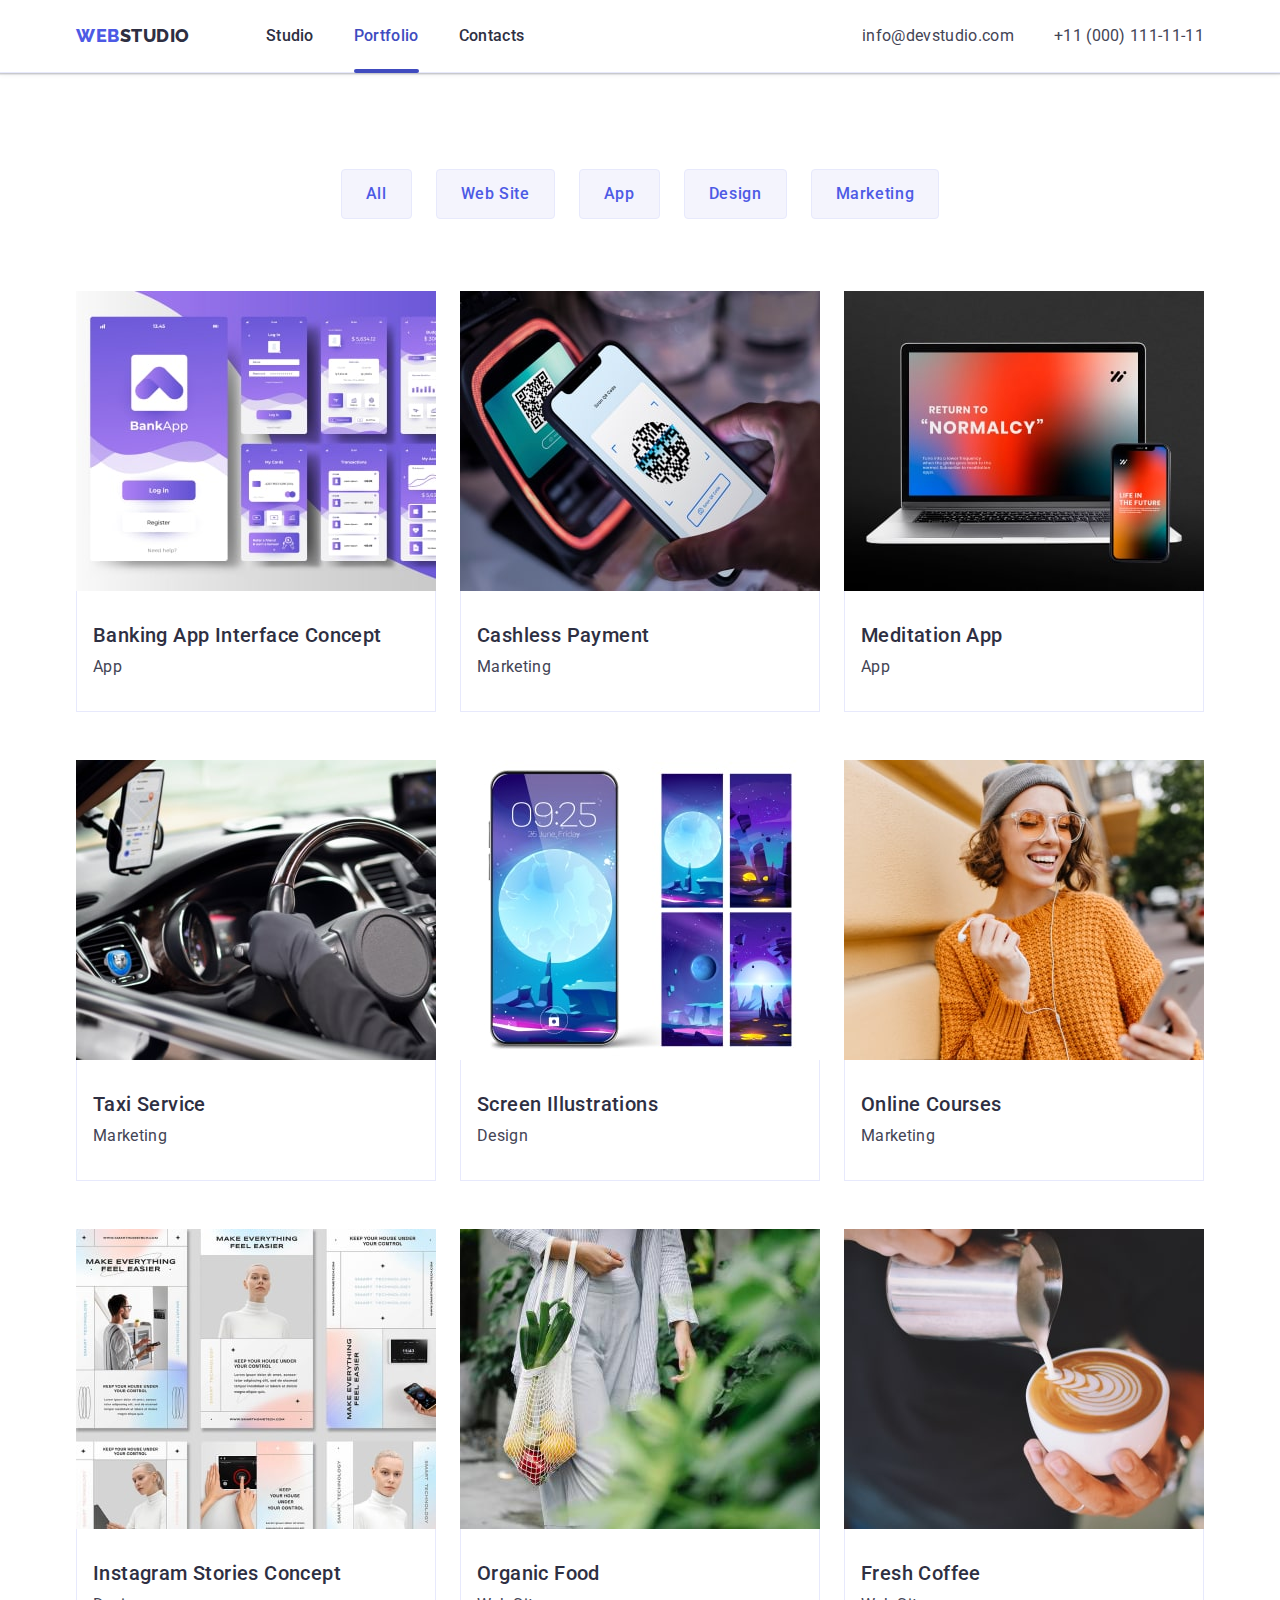
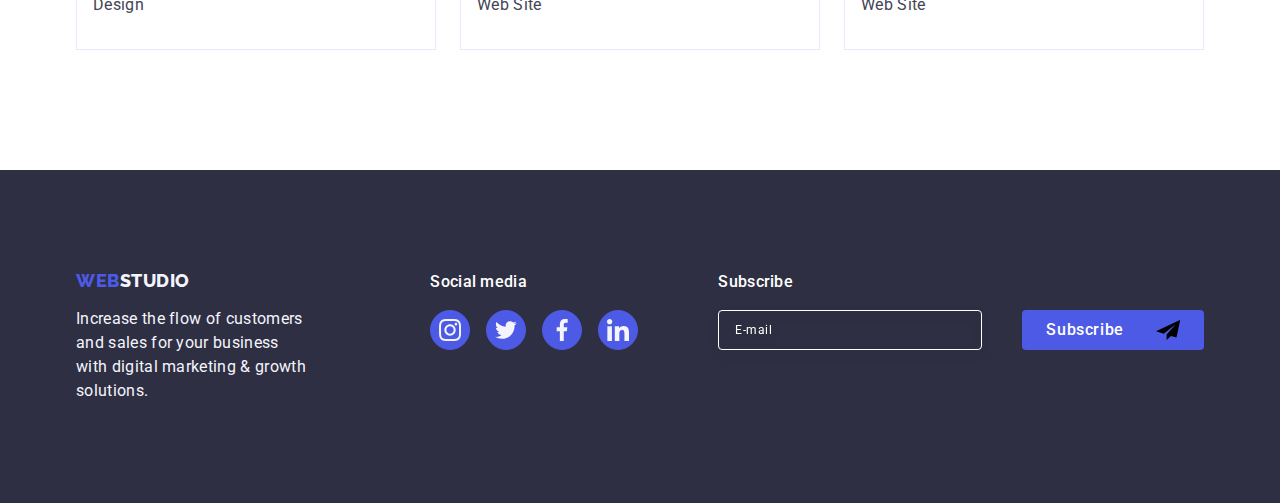
==== commit c95abb3c: "create index.html" ====
--- a/portfolio.html
+++ b/portfolio.html
@@ -267,7 +267,7 @@
   <footer class="footer">
     <div class="container footer-container">
       <div class="footer-box">
-        <a class="footer-item link" href="./portfolio.html" target= "_blank">WEB<span class="footer-logo">Studio</span></a>
+        <a class="footer-item link" href="./index.html" target= "_blank">WEB<span class="footer-logo">Studio</span></a>
         <p class="footer-text">
           Increase the flow of customers and sales for your business with digital marketing & growth solutions.
         </p>
@@ -308,15 +308,15 @@
       <div class="footer-bootom">
         <p class="social-text">Subscribe</p>
         <form class="footer-form">
-          <label for="footer-email" aria-label="footer email">
-            <input type="mail" 
+          <label class="footer-email" for="footer-email" aria-label="footer-email">
+            <input type="email" 
             name="footer-email" 
             id="footer-email" 
             placeholder="E-mail"
             class="footer-input">
           </label>
           <button type="submit" class="footer-btn">Subscribe
-            <svg class="subscribe-icon" width="24" height="20">
+            <svg class="subscribe" width="24" height="24">
               <use href="./images/icons.svg#icon-send"></use>
             </svg>
           </button>
--- a/css/style.css
+++ b/css/style.css
@@ -338,7 +338,7 @@
   padding-left: 38px;
   /* padding: 24px; */
   outline: transparent;
-  transition: border-color 300ms linear;
+  transition: border-color 250ms cubic-bezier(0.4, 0, 0.2, 1);
 }
 
 /* text for input */
@@ -377,26 +377,29 @@
 .modal-label {
   font-weight: 400;
   font-size: 12px;
-  line-height: 1.4;
-  margin-bottom: 5px;
-  display: inline-block;
+  line-height: 1.17;
+  margin-bottom: 4px;
+  display: block;
   /* identical to box height */
-  letter-spacing: 0.01em;
+  letter-spacing: 0.04em;
   color: #8E8F99;
 }
 
 .input-wrap {
   position: relative;
+  margin-bottom: 24px;
 }
 
 
 .input-icon {
   fill: #111111;
+  width: 18px;
+  height: 24px;
   position: absolute;
-  left: 19px;
+  left: 16px;
   top: 50%;
   transform: translateY(-50%);
-  transition: stroker 300ms linear;
+  transition: fill 250ms cubic-bezier(0.4, 0, 0.2, 1);
 }
 
 
@@ -417,12 +420,14 @@
   font-size: 18px;  
   font-weight: 400;
   font-size: 12px;
-  line-height: 1.7;
+  line-height: 1.17;
   /* identical to box height, or 117% */
   letter-spacing: 0.04em;
+  background-color: transparent;
+  color: rgba(46, 47, 66, 0.4);
   resize: none;
   outline: transparent;
-  transition: border-color 250ms linear;
+  transition: border-color 250ms cubic-bezier(0.4, 0, 0.2, 1); 
 }
 
 .modal-textarea:focus {
@@ -454,7 +459,7 @@
 .check-text {
  font-weight: 400;
  font-size: 12px;
- line-height: 1.7;
+ line-height: 1.17;
  /* or 117% */
  letter-spacing: 0.04em;
  color: #8E8F99;
@@ -486,7 +491,7 @@
   margin: 0 auto;
   letter-spacing: 0.04em;
   color: #FFFFFF;
-  background-color: #404BBF;
+  background-color: #4D5AE5 ;
   box-shadow: 0px 4px 4px rgba(0, 0, 0, 0.15);
   border-radius: 4px;
   border: none;
@@ -497,6 +502,14 @@
 
 .modal-send-btn:hover{
   background-color: #4D5AE5;
+}
+
+.check-policy {
+  display: inline-flex;
+  fill: #F4F4FD;
+  transition: background-color 250ms cubic-bezier(0.4, 0, 0.2, 1);
+  border: 250ms cubic-bezier(0.4, 0, 0.2, 1);
+  fill: 250ms cubic-bezier(0.4, 0, 0.2, 1);
 }
 
 
@@ -968,18 +981,29 @@
 .footer-bootom {
 
 }
+
+.subscribe {
+  width: 24px; 
+  height: 24px;
+  margin-left: 16px;
+}
+
 .footer-form {
   display: flex;
+  gap: 24px;
 }
 .footer-input {
   width: 264px;
   height: 40px;
+  font-size: 12px;
+  line-height: 1.5;
+  letter-spacing: 0.04em;
   color: #ffffff;
-  padding-left: 24px;
-  margin-right: 24px;
+  padding-left: 16px;
+  /* margin-right: 24px; */
   background-color: transparent;
   border: 1px solid #FFFFFF;
-  filter: drop-shadow(0px 4px 4px rgba(0, 0, 0, 0.  15));
+  filter: drop-shadow(0px 4px 4px rgba(0,0, 0, 0.15));
   border-radius: 4px;
 }
 
@@ -995,20 +1019,23 @@
 
 .footer-btn {
   min-width: 165px;
+  height: 40px;
   padding: 8px 24px;
   font-weight: 500;
   font-size: 16px;
   line-height: 1.5;
+  letter-spacing: 0.04em;
+  margin-left: 16px; 
   background: #4D5AE5;
   border-radius: 4px;
   border: none;
   /* identical to box height, or 150% */
-  transition: background-color var(--transition);
   color: #ffffff;
   display: flex;
   align-items: center;
   justify-content: center;
   gap: 16px;
+  cursor: pointer;
 }
 
 .footer-btn:hover,
